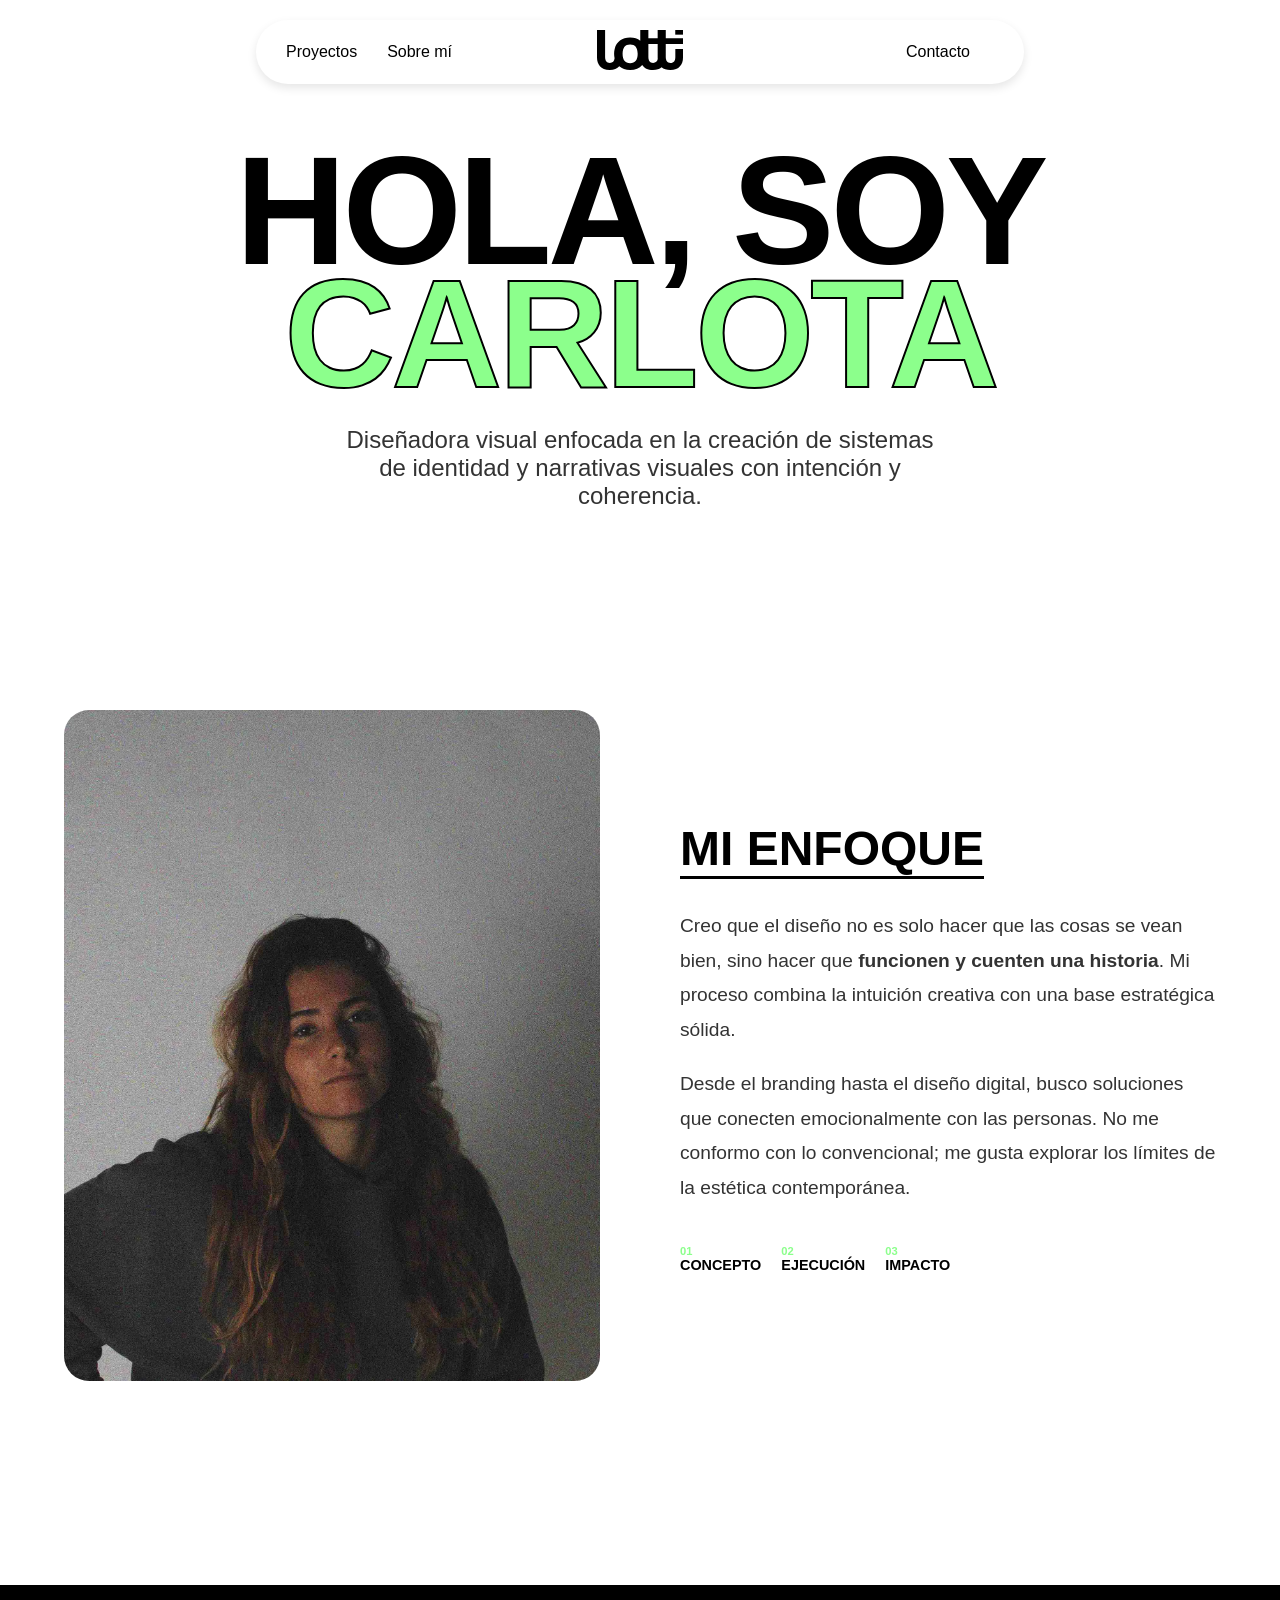
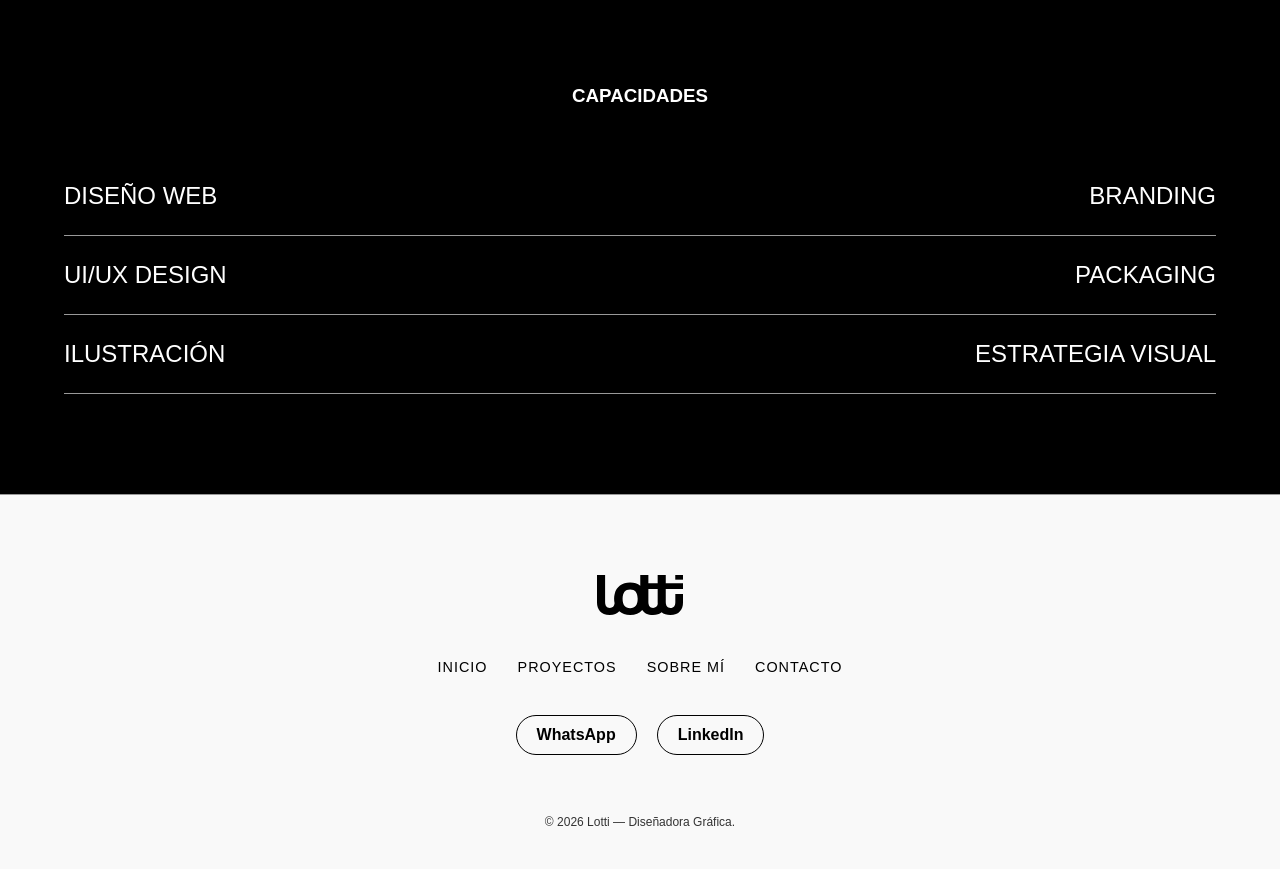
==== about.html @ a9087382 "Initial commit" ====
<!DOCTYPE html>
<html lang="es">

<head>
  <meta charset='utf-8'>
  <meta http-equiv='X-UA-Compatible' content='IE=edge'>
  <title>lotti</title>
  <meta name='viewport' content='width=device-width, initial-scale=1'>
  <link rel='stylesheet' type='text/css' href='css/main.css'>
  <script src='js/main.js' defer></script>
</head>

<!-- BODY -->

<body>

  <!-- MENÚ DE NAVEGACIÓN -->
  <header class="header">
    <nav class="nav">

      <!-- MENÚ IZQUIERDO -->
      <div class="nav__left">
        <a href="proyectos.html" title="Ir a la página de Proyectos" class="nav__link">Proyectos</a>
        <a href="about.html" title="Ir a la página Sobre mí" class="nav__link">Sobre mí</a>
      </div>

      <!-- LOGO CENTRADO -->
      <div class="nav__logo">
        <a href="index.html"> 
          <img src="images/logonegro.svg" alt="logo" class="nav__logo-img">
        </a>
      </div>

      <!-- MENÚ DERECHO -->
      <div class="nav__right">
        <a href="contacto.html" title="Ir a la página de Contacto" class="nav__button nav__button--contacto">Contacto</a>
        <button class="nav__hamburger" title="Abrir menú" onclick="toggleMenu()">
          <span class="nav__hamburger-line"></span>
          <span class="nav__hamburger-line"></span>
          <span class="nav__hamburger-line"></span>
        </button>
      </div>

    </nav>

    <div class="mobile-menu" id="mobileMenu"> 

      <a href="proyectos.html" title="Ir a la página de Proyectos">Proyectos</a>
      <a href="about.html" title="Ir a la página Sobre mí">Sobre mí</a>
      <a href="contacto.html" title="Ir a la página de Contacto">Contacto</a>

    </div>
  </header>

  <main class="about">

    <section class="about__hero">
      <h1 class="about__title">
        HOLA, SOY <span class="about__highlight">CARLOTA</span>
      </h1>
      <p class="about__tagline">
        Diseñadora visual enfocada en la creación de sistemas de identidad y narrativas visuales con intención y
        coherencia.
      </p>
    </section>

    <section class="about__content"> 
      <div class="about__grid">
        <div class="about__image-wrapper">
          <picture>
            <source srcset="images/fotomia.webp.webp" type="image/webp">
            <source srcset="images/fotomia.jpg,jpg" type="image/jpeg">
            <img class="about__image" src="images/fotomia.jpg.jpg" alt="Carlota - Lotti" loading="lazy">
          </picture>
        </div>

        <div class="about__text">
          <h2 class="about__subtitle">MI ENFOQUE</h2>
          <p class="about__paragraph">
            Creo que el diseño no es solo hacer que las cosas se vean bien,
            sino hacer que <strong>funcionen y cuenten una historia</strong>.
            Mi proceso combina la intuición creativa con una base estratégica sólida.
          </p>
          <p class="about__paragraph">
            Desde el branding hasta el diseño digital, busco soluciones que conecten
            emocionalmente con las personas. No me conformo con lo convencional;
            me gusta explorar los límites de la estética contemporánea.
          </p>
          <div class="about__values">
            <div class="about__value">
              <span class="about__value-number">01</span>
              Concepto
            </div>
            <div class="about__value">
              <span class="about__value-number">02</span>
              Ejecución
            </div>
            <div class="about__value">
              <span class="about__value-number">03</span>
              Impacto
            </div>
          </div>
        </div>
      </div>
    </section>

    <section class="skills"> 

      <div class="skill__header">
        <h3>CAPACIDADES</h3>
      </div>

      <div class="skills__list">
        <div class="skills__row">
          <span class="skills__item">Diseño Web</span>
          <span class="skills__item">Branding</span>
        </div>

        <div class="skills__row">
          <span class="skills__item">UI/UX Design</span>
          <span class="skills__item">Packaging</span>
        </div>

        <div class="skills__row">
          <span class="skills__item">Ilustración</span>
          <span class="skills__item">Estrategia Visual</span>
        </div>
      </div>

    </section>

  </main>

  <!-- FOOTER -->
  <footer class="footer">
    <div class="footer__container">
      <div class="nav__logo">
        <a href="index.html" title="Ir a la página de Inicio">
          <img src="images/logonegro.svg" alt="logo" class="nav__logo-img">
        </a>
      </div>

      <nav class="footer__nav"> 
        <a href="index.html" title="Ir a la página de Inicio" class="footer__link">Inicio</a>
        <a href="proyectos.html" title="Ir a la página de Proyectos" class="footer__link">Proyectos</a>
        <a href="about.html" title="Ir a la página Sobre mí" class="footer__link">Sobre mí</a>
        <a href="contacto.html" title="Ir a la página de Contacto" class="footer__link">Contacto</a>
      </nav>

      <div class="footer__social">
        <a href="https://wa.me/620171067?text=Hola%20quiero%20información" title="Abrir WhatsApp" target="_blank" rel="noreferrer" class="footer__social-link" aria-label="WhatsApp">
          <span class="social-icon">WhatsApp</span> </a>
        <a href="https://www.linkedin.com/in/carlota-ruiz-nu%C3%B1ez-675740191/" title="Abrir LinkedIn" target="_blank" rel="noreferrer" class="footer__social-link" aria-label="LinkedIn">
          <span class="social-icon">LinkedIn</span>
        </a>
      </div>

      <div class="footer__copy">
        <p>&copy; 2026 Lotti — Diseñadora Gráfica.</p>
      </div>
    </div>
  </footer>

</body>

</html>
---- css/main.css ----
* {
    margin: 0;
    padding: 0;
    border: 0;
    box-sizing: border-box;
}


body {
    font-family: 'Helvetica Neue', Helvetica, Arial, sans-serif;
    background-color: #ffffff;
}

:root { /* CUSTOM PROPERTIES */
    --color-primary: #000000;
    --color-secondary: #ffffff;
    --accent-color: #8cff8c;/* Verde flúor para acentos */
    --color-tertiary: #f9f9f9; /* Color terciario para fondos */
    --color-scroll: #999; /* Color para la barra de scroll EN SUPER NOVA*/
    /* Colores para imitar internet en la imagen de SUPER NOVA*/
    --color-green: #27c93f; 
    --color-orange: #ffbd2e;
    --color-red: #ff5f56;
    /* Colores para retoques*/
    --color-gray: #ddd;
    --color-dark: #333;
}

/* ==========================================================================
   MENÚ DE NAVEGACIÓN
   ========================================================================== */

.header {
    width: 100%; /* Para que ocupe todo el ancho */
}

.info-item h2 {
    font-size: 1rem; /* Tamaño de fuente para los títulos secundarios */
    font-weight: 500; /* Peso de la fuente para los títulos secundarios */
    color: var(--color-scroll); /* Color del texto para los títulos secundarios */
    margin: 0 0 1.25rem 0; /* Espacio debajo de los títulos secundarios */
    
}

/* --- BARRA DE NAVEGACIÓN  --- */
.nav {
    display: flex; /* Flexbox para distribuir los elementos */
    align-items: center; /* Centrado vertical */
    position: fixed; /* Para que se quede fijo al hacer scroll */
    top: 1.25rem; /* Un poco de margen desde el top */
    left: 50%; /* Para centrar horizontalmente */
    transform: translateX(-50%); /* siempre se quede en el centro */
    width: 60vw; /* Ancho del nav, ajustable */
    padding: .625rem 1.875rem; /* Espaciado interno */
    z-index: 99;/* Quede siempre por encima */
    border-radius: 50px; /* Bordes redondeados */
    background: var(--color-secondary); /* Fondo blanco */
    box-shadow: 0 .25rem .625rem rgba(0, 0, 0, 0.1); /* Sombra sutil para destacar */
}

/* LINKS DEL MENÚ */
.nav__link {
    text-decoration: none; /* Sin subrayado */
    color: var(--color-primary); /* Color negro  del texto */
    font-weight: 500; /* Peso de la fuente */
    transition: 0.3s; /* Transición suave */
}

/* --- NAV IZQUIERDO --- */
.nav__left {
    flex: 1; /* Ocupa el espacio disponible */
    display: flex; /* Flexbox para distribuir los elementos */
    gap: 1.875rem; /* espacio entre los enlaces */
} 

/* ENLACES COLOR AL HACER HOVER */
.nav__left a:hover {
    color: var(--accent-color);
}
/* Enlaces al hacer click */  
.nav__left a:active {
    color: var(--accent-color);
}

/* --- NAV LOGOTIPO --- */
.nav__logo {
    flex: 1; /* Ocupa el espacio disponible */
    text-align: center; /* Alineación centrada */
}

/* --- LOGOTIPO MEDIDAS + TIEMPO--- */
.nav__logo-img {
    height: 2.5rem; /* Altura del logotipo */
    transition: 0.3s; /* Transición suave */
}

/* --- MOVIMIENTO DEL LOGOTIPO --- */
.nav__logo-img:hover {
    transform: rotate(-5deg) scale(1.1); 
}

.nav__logo-img:active {
    transform: scale(0.95); /* Efecto de "presionar" al hacer click */
}

/* --- NAV DERECHO --- */
.nav__right {
    /* --- MENÚ DE NAVEGACIÓN LADO DERECHO --- */
    flex: 1; /* Ocupa el espacio disponible */
    text-align: right; /* Alineación a la derecha */
}

/* BOTÓN CONTACTO */
.nav__button {
    text-decoration: none; /* Sin subrayado */
    padding: .625rem 1.5rem; /* Espaciado */
    border-radius: 3.125rem; /* Bordes redondeados */
    transition: 0.3s; /* Transición suave */
}

.nav__button:hover {
    color: var(--accent-color); /* Color al hacer hover */
}

.nav__button:active {
    color: var(--accent-color); /* Color al hacer click */
}

.nav__button--contacto {
    color: var(--color-primary); /* Color del texto del botón de contacto */
}


/* ==========================================================================
   PÁGINA PRINCIPAL
   ========================================================================== */

/* HERO */
.hero {
    margin: 1.875rem 0 0 0; /* Para que no lo pise el nav fixed */
    position: relative; /* Para posicionar el garabato */
    width: 100%; /* Para que ocupe todo el ancho */
    height: 100vh; /* Ocupa toda la pantalla */
    display: flex; /* Flexbox para centrar el contenido */
    align-items: center; /* Centrado vertical */
    justify-content: center; /* Centrado horizontal */
    padding: 0 10%; /* Márgenes laterales */
    background-color: var(--color-secondary); /* Fondo blanco */
}

.hero__content {
    z-index: 10; /* Para que quede por encima del garabato */
    text-align: left; /* Alineación a la izquierda */
}

.hero__title {
    font-size: 10vw; /* Tamaño dinámico basado en el ancho de pantalla (MUY GRANDE) */
    line-height: 0.9; /* Interlineado muy ajustado para look compacto */
    font-weight: 800; /* Peso extra bold */
    text-transform: uppercase; /* Todo mayúsculas */
    letter-spacing: -0.3125rem;/* Letter-spacing negativo para que las letras se superpongan ligeramente */
}

.hero__ampersand {
    color: var(--accent-color); /* El '&' en verde */
    font-family: Georgia, serif; /* Cambiamos a serif solo para el & */
    font-style: italic; /* Un toque de cursiva para el & */
    font-weight: 400; /* Peso normal para el & */
}

.hero__subtitle {
    font-size: 1.5rem; /* Tamaño de fuente más pequeño para el subtítulo */
    font-weight: 300; /* Peso más ligero para el subtítulo */
    margin-top: 2rem; /* Espacio entre el título y el subtítulo */
    opacity: 0.8; /* Un poco de transparencia */
    letter-spacing: .0625rem; /* Espaciado entre letras para el subtítulo */
}

.hero__doodle {
    position: absolute; /* Posición absoluta para colocar el garabato */
    bottom: 10%; /* Posicionado abajo a la derecha */
    right: 10%;
    width: 15vw; /* Tamaño relativo */
    height: 15vw;
    z-index: 5; /* Para que quede detrás del contenido */
}

.hero__doodle-svg {
    width: 100%; /* Para que ocupe todo el contenedor del garabato */
    height: 100%; /* Para que ocupe todo el contenedor del garabato */
    animation: doodle-float 6s infinite ease-in-out; /* Animación sutil para parecer que flota */
}

@keyframes doodle-float { /* Animación de flotación para el garabato */

    0%,
    100% {
        transform: translateY(0); /* Posición inicial y final sin movimiento */
    }

    50% {
        transform: translateY(6.25rem); /* Mueve el garabato hacia arriba */
    }
}

/* SERVICIOS */
.services {
    background-color: var(--color-primary); /* Fondo negro para la sección de servicios */
    padding: 6.25rem 5%; /* Espaciado */
    color: var(--color-secondary); /* Color del texto */
}

.services__item {
    border-bottom: .0625rem solid var(--color-dark); /* Línea divisoria sutil */
}

.services__header {
    width: 100%; /* ancho completo */
    padding: 2.5rem 0; /* Espaciado */
    background: none; /* Fondo transparente */
    border: none; /* sin bordes */
    display: flex; /* flexbox */
    justify-content: space-between; /*Espacio entre los elementos */
    align-items: center; /* alineado al centro */
    cursor: pointer; /* cursor cambia para saber que se puede presionar */
    color: var(--color-secondary); /* color blanco */
    transition: opacity 0.3s; /* ligera opacidad */
}

.services__header:hover {
    opacity: 0.7; /* se vuelve más transparente al pasar el mouse por encima */
}

.services__title {
    font-size: clamp(3rem, 8vw, 6rem); /* Letras muy grandes y fluidas */
    font-weight: 800; /* Peso extra bold para un impacto visual fuerte */
    text-transform: uppercase; /* Todo en mayúsculas */
    letter-spacing: -0.125rem; /* Letter-spacing negativo para que se superponga el texto */
    text-align: left;
}

.services__arrow {
    font-size: 2.5rem; /* Tamaño grande para la flecha */
    transition: transform 0.4s ease; /* Transición suave para la rotación de la flecha */
}

.services__content {
    max-height: 0; /* Oculto por defecto */
    overflow: hidden; /* Para ocultar el contenido cuando no está activo */
    transition: max-height 0.4s ease-out;  /* Transición suave para expandir el contenido */
}

.services__text {
    padding-bottom: 2.5rem; /* Espacio debajo del texto para que no quede pegado al siguiente título */
    font-size: 1.2rem; /* Tamaño de fuente legible para el texto del servicio */
    line-height: 1.6; /* Interlineado para mejorar la legibilidad */
    max-width: 600px; /* Ancho máximo para que el texto no sea demasiado ancho */
    color: var(--color-tertiary); /* Un gris claro para el texto del servicio, para que contraste con el fondo negro */
}

.services__item.active .services__arrow {
    transform: rotate(180deg); /* La flecha gira hacia arriba */
}

.services__item.active .services__content {
    max-height: 18.75rem; /* Ajusta según el largo de tu texto */
  
}

/* Proyectos destacados */
.portfolio {
    max-width: 87.5rem; /* Ancho máximo para el contenedor del portfolio */
    margin: 3.75rem auto; /* Centrado horizontal */
    padding: 0 5%; /* espacio interno */
}

.portfolio__title {
    font-size: clamp(2rem, 5vw, 4rem); /* Letras grandes pero controladas */
    font-weight: 800; /* Peso extra bold para un impacto visual fuerte */
    text-transform: uppercase; /* En mayúsculas */
    letter-spacing: -0.125rem; /* Letter-spacing negativo para que se superponga el texto */
    margin-bottom: 6.25rem; /* Espacio debajo del título */
    border-bottom: 0.125rem solid var(--color-primary); /* Línea divisoria */
    padding-bottom: 0.9375rem; /* Espacio interno debajo del título */
}

.portfolio__grid {
    display: grid; /* Usamos grid para organizar los proyectos en filas y columnas */
    grid-template-columns: 1fr 1fr; /* Dos columnas iguales */
    gap: 2.5rem 1.875rem; /* Espacios distintos entre filas y columnas */
}

.project-card {
    background-color: var(--color-tertiary); /* Fondo gris claro para las tarjetas de proyecto */
    padding: 1.5625rem; /* Espaciado interno */
    border-radius: .9375rem; /* Bordes redondeados */
    display: flex; /* Usamos flexbox para organizar el contenido dentro de la tarjeta */
    flex-direction: column; /* El contenido se organiza en columna */
    border: 1px solid var(--color-tertiary); /* Borde del mismo color que el fondo para un efecto sutil */
}

.project-card__image {
    width: 100%; /* Ancho completo para que la imagen ocupe todo el espacio disponible en la tarjeta */
    height: 18.75rem; /* Altura fija para que todas las tarjetas tengan la misma altura, ajusta según tu diseño */
    overflow: hidden; /* Para recortar la imagen si es más grande que el contenedor */
    border-radius: .5rem; /* Bordes redondeados para la imagen */
}

.project-card__img {
    width: 100%; /* Ancho completo para que la imagen ocupe todo el espacio del contenedor */
    height: 100%; /* Altura completa para que la imagen ocupe todo el espacio del contenedor */
    object-fit: cover; /* Para que la imagen se recorte y llene el contenedor sin deformarse */
}

.project-card__title {
    margin-top: .9375rem; /* Espacio entre la imagen y el título */
    font-size: 1.6rem; /* Tamaño de fuente para el título del proyecto */
    font-weight: 800; /* Peso extra bold para que el título destaque */
    text-transform: uppercase; /* En mayúsculas para un impacto visual fuerte */
    letter-spacing: -1px; /* Letter-spacing negativo para que las letras se superpongan ligeramente */
}

.project-card__category {
    color: var(--color-dark); /* Un gris oscuro para la categoría del proyecto, para que contraste con el título */
    margin-bottom: 1.25rem; /* Espacio debajo de la categoría */
    font-size: 1rem; /* Tamaño de fuente para la categoría del proyecto */
}

.project-card__link {
    display: inline-block; /* Para que el enlace se comporte como un bloque y podamos aplicar padding */
    border-bottom: .125rem solid var(--accent-color); /* Línea debajo del enlace con el color de acento */
    text-decoration: none; /* Sin subrayado */
    color: var(--color-primary); /* Color del texto del enlace */
    font-weight: 700; /* Peso de la fuente para el enlace */
    text-transform: uppercase; /* En mayúsculas para un impacto visual fuerte */
    font-size: 0.85rem; /* Tamaño de fuente para el enlace */
    align-self: flex-start; /* Para que el enlace se alinee al inicio de la tarjeta */
    transition:  0.3s ease; /* Transición suave para el efecto hover */
}

.project-card__link:hover {
    color: var(--accent-color); /* Cambia el color del texto al hacer hover */
    padding-left: .625rem; /* Agrega un poco de espacio a la izquierda para un efecto de movimiento */
}

.project-card__link:active {
    color: var(--accent-color); /* Cambia el color del texto al hacer click */
}

.portfolio__footer {
    margin: 2.5rem 0 0 0; /* Espacio arriba para separar del contenido anterior */
    color: var(--color-primary); /* Color del texto del enlace de "Ver todo" */
    display: inline-block; /* Para que el enlace se comporte como un bloque y podamos aplicar padding */
    text-decoration: none; /* Sin subrayado */
    font-weight: 700; /* Peso de la fuente para el enlace de "Ver todo" */
    text-transform: uppercase; /* En mayúsculas para un impacto visual fuerte */
    font-size: 0.85rem; /* Tamaño de fuente para el enlace de "Ver todo" */
    align-self: flex-start; /* Para que el enlace se alinee al inicio del contenedor */
    transition: 0.3s ease; /* Transición suave para el efecto hover */
    display: flex; /* Usamos flexbox para alinear el texto y la flecha */
    justify-content: center; /* Centrado horizontal */
    align-items: center; /* Centrado vertical */
}

.portfolio__footer:hover {
    padding-left: .825rem; /* Agrega un poco de espacio a la izquierda para un efecto de movimiento */
}

.portfolio__footer:active {
    padding-left: .825rem; /* Agrega un poco de espacio a la izquierda para un efecto de movimiento al hacer click */
}

.portfolio__view-all {
    text-decoration: none; /* Sin subrayado */
    font-weight: 600; /* Peso de la fuente para el texto del enlace de "Ver todo" */
    color: var(--color-primary); /* Color del texto del enlace de "Ver todo" */
} 

.contact {
    text-align: center; /* Centrado del texto para la sección de contacto */
    background-color: var(--color-secondary); /* Fondo blanco para la sección de contacto */
}

.contact__pretext {
    font-family: 'Inter', sans-serif; /* Fuente más ligera y moderna para el pretexto */
    font-size: 1.25rem; /* Tamaño de fuente para el pretexto */
    font-weight: 500; /* Peso de la fuente para el pretexto */
    color: var(--color-dark); /* Color del texto del pretexto */
}

.contact__link {
    display: inline-block; /* Para que el enlace se comporte como un bloque y podamos aplicar padding */
    text-decoration: none; /* Sin subrayado */
    color: var(--color-primary); /* Color del texto del enlace de contacto */
    font-size: 6rem; /* Tamaño de fuente grande para el enlace de contacto */
    font-weight: 900; /* Peso extra bold para que el enlace de contacto destaque */
    line-height: 1; /* Para que las letras estén más juntas verticalmente */
    transition: transform 0.3s ease; /* Transición suave para el efecto de crecimiento al hacer hover */
}

.contact__link:hover {
    transform: scale(1.05); /* Aumenta el tamaño del enlace de contacto al hacer hover */
}

.contact__link:active {
    transform: scale(1.05); /* Aumenta el tamaño del enlace de contacto al hacer click */
}

.contact__word {
    position: relative; /* Para posicionar el garabato detrás de la palabra */
    display: inline-block; /* Para que el enlace se comporte como un bloque y podamos aplicar padding */
    text-decoration: none; /* Sin subrayado */
    color: var(--color-primary); /* Color del texto del enlace de contacto */
    font-size: 8rem; /* Tamaño de fuente muy grande para la palabra de contacto */
    font-weight: 900; /* Peso extra bold para que la palabra de contacto destaque */
    line-height: 1; /* Para que las letras estén más juntas verticalmente */
    transition: transform 0.8s ease-in-out; /* Transición suave para el efecto de crecimiento al hacer hover */
}

.contact__word:hover {
    transform: scale(1.05); /* Aumenta el tamaño de la palabra de contacto al hacer hover */
}

.contact__word:active {
    transform: scale(1.05); /* Aumenta el tamaño de la palabra de contacto al hacer click */
}

/* ESTILO DEL GARABATO */
.contact__scribble {
    position: absolute; /* Posición absoluta para colocar el garabato detrás de la palabra */
    top: 50%; /* Posicionado en el centro vertical de la palabra */
    left: 50%; /* Posicionado en el centro horizontal de la palabra */
    transform: translate(-50%, -50%); /* Para centrar el garabato exactamente detrás de la palabra */
    width: 100%; /* Ancho completo para que el garabato cubra toda la palabra */
    height: 150%; /* Altura un poco mayor para que el garabato se extienda más allá de la palabra */
    fill: none; /* Sin relleno para que solo se vea el trazo del garabato */
    stroke: var(--accent-color); /* Color del trazo del garabato, usando el color de acento para que destaque */
    stroke-width: 4; /* Grosor del trazo del garabato */
    stroke-linecap: round; /* Para que los extremos del trazo sean redondeados */
    stroke-linejoin: round; /* Para que las uniones del trazo sean redondeadas */
    pointer-events: none; /* Para que el garabato no interfiera con los eventos del mouse en la palabra */
    /* --- EFECTO DE DIBUJO --- */
    stroke-dasharray: 1500; /* Esto hace que el trazo esté completamente "oculto" al principio */
    stroke-dashoffset: 1500; /* Esto hace que el trazo esté completamente "oculto" al principio y se dibuje al hacer hover */
} 

/* Al pasar el ratón sobre contactar */
.contact__link:hover .contact__scribble {
    animation: dibujar 1.5s ease-in-out forwards; /* Inicia la animación de dibujo al hacer hover */
}

@keyframes dibujar {
    to {
        stroke-dashoffset: 0; /* Esto hace que el trazo se dibuje completamente al final de la animación */
    }
}

.contact__decoration {
    font-size: 3rem; /* Tamaño grande para las estrellas decorativas */
    margin-top: 1.875rem; /* Espacio entre la palabra de contacto y las estrellas */
    animation: float 3s ease-in-out infinite; /* Animación de flotación para las estrellas */
}

/* ANIMACIÓN  DE LAS ESTRELLAS*/
@keyframes float {

    0%,
    100% {
        transform: translateY(0); /* Posición inicial */
    }

    50% {
        transform: translateY(20px); /* Mueve las estrellas hacia abajo */
    }
}

/* ==========================================================================
  FOOTER
   ========================================================================== */

.footer {
    background-color: var(--color-tertiary); /* Fondo blanco para el footer */
    padding: 5rem 5% 2.5rem 5%; /* Espaciado */
    border-top: 1px solid var(--color-scroll); /* Línea divisoria sutil en la parte superior del footer */
}

/* CONTENEDOR DEL FOOTER */
.footer__container {
    max-width: 75rem; /* Ancho máximo para el contenido del footer */
    margin: 0 auto; /* Centrado horizontal */
    display: flex; /* Usamos flexbox para organizar el contenido del footer */
    flex-direction: column; /* El contenido se organiza en columna */
    align-items: center; /* Centrado horizontal de los elementos del footer */
    gap: 2.5rem; /* Espacio entre los elementos del footer */
}

/* NAV DEL FOOTER */
.footer__nav {
    display: flex; /* Usamos flexbox para organizar los enlaces del footer */
    gap: 1.875rem; /* Espacio entre los enlaces del footer */

}

/* LINKS NAV FOOTER */
.footer__link {
    text-decoration: none; /* Sin subrayado */
    color: var(--color-primary); /* Color del texto de los enlaces del footer */
    font-weight: 500; /* Peso de la fuente para los enlaces del footer */
    font-size: 0.9rem; /* Tamaño de fuente para los enlaces del footer */
    text-transform: uppercase; /* En mayúsculas */
    letter-spacing: 1px; /* Espaciado entre letras para los enlaces del footer */
    transition: color 0.3s; /* Transición suave para el cambio de color al hacer hover */
}

.footer__link:hover {
    color: var(--accent-color); /* Cambia el color de los enlaces del footer al hacer hover */
}

.footer__link:active {
    color: var(--accent-color); /* Cambia el color de los enlaces del footer al hacer click */
}

/* SOCIALS DEL FOOTER */
.footer__social { 
    display: flex; /* Usamos flexbox para organizar los enlaces sociales del footer */
    gap: 1.25rem; /* Espacio entre los enlaces sociales del footer */
}

.footer__social-link {
    text-decoration: none; /* Sin subrayado */
    color: var(--color-primary); /* Color del texto de los enlaces sociales del footer */
    font-weight: 700; /* Peso de la fuente para los enlaces sociales del footer */
    padding: .625rem 1.25rem; /* Espaciado interno para que los enlaces sociales sean más grandes y fáciles de clicar */
    border: 1px solid var(--color-primary); /* Borde del mismo color que el texto para un efecto de botón */
    border-radius: 3.125rem; /* Bordes redondeados para los enlaces sociales del footer */
    transition: 0.3s ease; /* Transición suave para el efecto hover de los enlaces sociales del footer */
}

.footer__social-link:hover {
    background-color: var(--accent-color); /* Cambia el fondo de los enlaces sociales del footer al hacer hover */
    border-color: var(--accent-color); /* Cambia el color del borde de los enlaces sociales del footer al hacer hover */
}

.footer__social-link:active {
    background-color: var(--accent-color); /* Cambia el fondo de los enlaces sociales del footer al hacer click */
    border-color: var(--accent-color); /* Cambia el color del borde de los enlaces sociales del footer al hacer click */
}

/* COPYRIGHT */
.footer__copy {
    margin-top: 1.25rem; /* Espacio entre los enlaces sociales del footer y el texto de copyright */
    font-size: 0.75rem; /* Tamaño de fuente para el texto de copyright */
    color: var(--color-dark); /* Un gris para el texto de copyright, para que contraste con los enlaces sociales del footer */
}

/* ==========================================================================
   PÁGINA DE PROYECTOS
   ========================================================================== */

.projects {
    background-color: var(--color-primary); /* color de fondo negro para la sección de proyectos */
    padding: 5rem 5%; /* Espacio alrededor del contenido */
    min-height: 100vh; /* Altura mínima del 100% de la ventana */
    font-family: sans-serif; /* Fuente de texto para la sección de proyectos */
}

.projects__item {
    border-bottom: .0625rem solid var(--color-scroll); /* Línea divisora entre elementos */
}

/* Encabezado del Acordeón */
.projects__header {
    width: 100%; /* Ancho completo */
    display: flex; /* Usamos flexbox para organizar el contenido del encabezado */
    justify-content: space-between; /* Título izquierda, flecha derecha */
    align-items: center; /* Alineación vertical del contenido */
    padding: 1.875rem 0; /* Espacio */
    background: none; /* Sin fondo */
    border: none; /* Sin borde */
    cursor: pointer; /* Cambia el cursor */
    text-align: left; /* Texto alineado a la izquierda */
    color: var(--color-secondary);  
    transition: opacity 0.3s ease; /* Transición suave para el efecto hover */
}


.projects__header:hover {
    opacity: 0.8; /* Se vuelve un poco más transparente al pasar el mouse por encima */
}

.projects__header:active {
    opacity: 0.8; /* Se vuelve un poco más transparente al hacer click */
}

.projects__title {
    font-size: clamp(3rem, 8vw, 6rem); /* Letras muy grandes y fluidas */
    font-weight: 800; /* Peso extra bold para un impacto visual fuerte */
    text-transform: uppercase; /* Todo en mayúsculas */
    letter-spacing: -2px; /* Letter-spacing negativo para que se superponga el texto */
}

.projects__arrow {
    font-size: 2rem; /* Tamaño grande para la flecha */
    transition: transform 0.4s ease; /* Transición suave para la rotación de la flecha */
}

/* Contenido Oculto */
.projects__content {
    max-height: 0; /* Oculto por defecto */
    overflow: hidden; /* Para ocultar el contenido cuando no está activo */
    transition: max-height 0.5s cubic-bezier(0, 1, 0, 1); /* Transición suave para expandir el contenido con un efecto de rebote */
}

/* Estado Activo */
.projects__item.active .projects__content {
    max-height: 62.5rem; /* Un valor suficientemente grande para mostrar el contenido completo */
    transition: max-height 1s ease-in-out; /* Transición suave para expandir el contenido con un efecto de rebote */
}

.projects__item.active .projects__arrow {
    transform: rotate(180deg); /* La flecha gira hacia abajo */
}

/* Área de revelación */
.projects__reveal {
    padding: 1.25rem 0 3.75rem 0; /* Espacio dentro del área de revelación */
    display: flex; /* Usamos flexbox para organizar el contenido dentro del área de revelación */
    flex-direction: column; /* El contenido se organiza en columna */
    gap: 1.25rem; /* Espacio entre los elementos dentro del área de revelación */
}

/* Botón Verde */
.projects__btn {
    align-self: flex-start; /* Para que el botón se alinee al inicio del área de revelación */
    padding: 1.125rem 2.8125rem; /* Padding para el botón */
    background-color: var(--accent-color); /* Fondo verde para el botón */
    color: var(--color-primary); /* Color del texto del botón */
    text-decoration: none; /* Sin subrayado */
    font-weight: 700; /* Peso de fuente bold */
    text-transform: uppercase; /* En mayúsculas para un impacto visual fuerte */
    border-radius: 3.125rem; /* Bordes redondeados para el botón */
    transition: 0.3s ease; /* Transición suave para el efecto hover del botón */
}

.projects__btn:hover {
    background-color: var(--color-secondary); /* Cambia el fondo del botón a blanco al hacer hover */
    color: var(--color-primary); /* Cambia el color del texto del botón */
    transform: translateY(-3px); /* Agrega un efecto de elevación al hacer hover */
}

.projects__btn:active {
    background-color: var(--color-secondary); /* Cambia el fondo del botón a blanco al hacer click */
    color: var(--color-primary); /* Cambia el color del texto del botón */
    transform: translateY(-3px); /* Agrega un efecto de elevación al hacer click */
}

/* ==========================================================================
   PÁGINA SOBRE MÍ
   ========================================================================== */

.about {
    padding-top: 9.375rem; /* Para que no lo pise el nav fixed */
    background-color: var(--color-secondary); /* Fondo blanco para la sección de sobre mí */
}

.about__hero {
    text-align: center; /* Centrado del texto para el hero de sobre mí */
    padding: 0 5%; /* Espacio lateral para que el texto no quede pegado a los bordes en pantallas pequeñas */
    margin-bottom: 6.25rem; /* Espacio debajo del hero para separar del contenido */
}

.about__title {
    font-size: clamp(4rem, 12vw, 10rem); /* Tamaño de fuente grande y fluida para el título de sobre mí */
    font-weight: 900; /* Peso extra bold para que el título de sobre mí destaque */
    line-height: 0.8; /* Para que las letras estén más juntas verticalmente */
    letter-spacing: -0.25rem; /* Letter-spacing negativo para que las letras se superpongan ligeramente y crear un efecto de impacto visual fuerte */
    margin-bottom: 1.875rem; /* Espacio debajo del título para separar del subtítulo */
}

.about__highlight {
    color: var(--accent-color); /* El texto destacado en verde para resaltar la palabra "CARLOTA" */
    -webkit-text-stroke: .125rem var(--color-primary); /* Agrega un trazo al texto negro */
}

.about__tagline {
    font-size: 1.5rem; /* Tamaño de fuente para el subtítulo */
    max-width: 37.5rem; /* tamaño maximo para el subtítulo */
    margin: 0 auto; /* Centra el subtítulo */
    font-weight: 300; /* Peso de fuente normal */
    color: var(--color-dark); /* Color del texto */
}

/* CONTENT */
.about__content {
    padding: 6.25rem 5%; /* Espacio dentro del área de contenido */
}

.about__grid {
    display: grid; /* Usamos grid para organizar el contenido */
    grid-template-columns: 1fr 1fr; /* Dos columnas de igual tamaño */
    gap: 5rem; /* Espacio entre las columnas */
    align-items: center; /* Centrado */
}

.about__image-wrapper {
    position: relative; 
}

.about__image {
    width: 100%; /* Ancho completo */
    border-radius: 1.5625rem; 
}

/* TEXTO */
.about__subtitle {
    font-size: 3rem; 
    font-weight: 800;
    margin-bottom: 1.875rem; /* Espacio debajo del subtítulo */
    border-bottom: .1875rem solid var(--color-primary); /* Línea debajo del subtítulo */
    display: inline-block; /* Para que la línea solo ocupe el ancho del texto */
}

.about__paragraph {
    font-size: 1.2rem;
    line-height: 1.8; /* Interlineado para mejorar la legibilidad */
    margin-bottom: 1.25rem;
    color: var(--color-dark);
}

/* VALUES */
.about__values {
    margin-top: 2.5rem;
    display: flex;
    gap: 1.25rem;
}

.about__value {
    font-weight: 800;
    text-transform: uppercase;
    font-size: 0.9rem;
}

.about__value-number {
    color: var(--accent-color); /* El número en verde para destacar */
    display: block; /* Para que el número esté en una línea separada */
    font-size: 0.7rem;
}

/* BLOQUE CAPACIDADES */
.skills {
    background-color: var(--color-primary);
    color: var(--color-secondary);
    padding: 6.25rem 5%;
    margin-top: 6.25rem;
}

.skill__header { /* Encabezado del bloque de capacidades */
    display: flex;
    justify-content: center;
    margin-bottom: 3.125rem;
}

.skills__title { /* Título del bloque de capacidades */
    font-size: 2rem;
    margin-bottom: 3.125rem;
    text-align: center;
}

.skills__row { /* Fila de capacidades */
    display: flex;
    justify-content: space-between;
    padding: 1.5625rem 0;
    border-bottom: .0625rem solid var(--color-scroll);
    font-size: 1.5rem;
    font-weight: 500;
    text-transform: uppercase;
}

/* ==========================================================================
    PÁGINA DE CONTACTO
   ========================================================================== */

.hablemos {
    padding-top: 11.25rem; /* Para que no lo pise el nav fixed */
    padding-bottom: 6.25rem;
    background-color: var(--color-secondary);
    min-height: 100vh;
}

/* GRID */
.contact__grid {
    max-width: 1200px;
    margin: 0 auto;
    padding: 0 5%;
    display: grid;
    grid-template-columns: 1fr 1fr;
    gap: 6.25rem;
    align-items: start; /* Alinea el contenido al inicio de cada columna */
}

/* TITULAR */
.contact__title {
    font-size: clamp(4rem, 8vw, 7rem); /* Tamaño de fuente grande y fluida para el título de contacto */
    line-height: 0.9;
    font-weight: 900;
    text-transform: uppercase;
    letter-spacing: -0.1875rem; /* Letter-spacing negativo para que las letras se superpongan ligeramente y crear un efecto de impacto visual fuerte */
    margin-bottom: 3.125rem;
}

.contact__highlight {
    color: var(--accent-color);
    display: block; /* Para que el texto destacado esté en una línea separada */
}

/* DESCRIPCIÓN */
.contact__description {
    font-size: 1.2rem;
    color: var(--color-dark);
    line-height: 1.6;
    margin-bottom: 3.125rem;
}

/* DETAILS */
.contact__detail {
    margin-bottom: 1.875rem;
    align-content: center;
}

.contact__label { /* Etiqueta para cada detalle de contacto (Email, Teléfono, etc.) */
    display: block;
    text-transform: uppercase;
    font-size: 0.8rem;
    font-weight: 700;
    letter-spacing: .125rem;
    color: var(--color-dark);
    margin-bottom: .3125rem;
}

.contact__link { /* Enlace para cada detalle de contacto */
    font-size: 1.5rem;
    color: var(--color-primary);
    text-decoration: none;
    font-weight: 500;
    transition: color 0.3s;
}

.contact__link:hover {
    color: var(--accent-color);
}

.contact__link:active {
    color: var(--accent-color);
}

/* SOCIAL */
.contact__social {
    display: flex;
    justify-content: center;
    align-items: center;
    gap: 2.5rem;
    margin-top: .9375rem;
    width: 100%;
}

.contact__social-link {
    font-size: 1rem;
    font-weight: 700;
    text-decoration: underline; /* Subrayado para indicar que es un enlace */
    color: inherit; /* Para que mantenga el color del texto del padre */
    transition: all 0.3s ease;
}

/* CRECIMIENTO */
.contact__social-link:hover {
    transform: scale(1.1); /* Aumenta el tamaño del enlace al hacer hover */
    color: var(--accent-color); /* Cambia el color del enlace al hacer hover */
}

.contact__social-link:active {
    transform: scale(1.1); /* Aumenta el tamaño del enlace al hacer click */
    color: var(--accent-color); /* Cambia el color del enlace al hacer click */
}

/* FORM CONTAINER */
.contact__form-wrapper {
    background: var(--color-gray);
    padding: 3.125rem;
    border: .0625rem solid var(--color-tertiary);
    border-radius: 1.875rem;
}

/* FIELD */
.contact__field {
    margin-bottom: 3.125rem;
}

/* INPUTS */
.contact__input,
.contact__textarea {
    width: 100%;
    padding: .9375rem 0;
    border: none;
    border-bottom: .0938rem solid var(--color-primary);
    background: transparent;
    font-family: inherit;
    font-size: 1rem;
    outline: none;
    transition: border-color 0.3s;
}

.contact__input:focus,
.contact__textarea:focus {
    border-bottom-color: var(--accent-color);
}

/* BOTÓN DE ENVÍO */
.contact__button {
    width: 100%;
    padding: 1.25rem;
    background-color: var(--color-primary);
    color: var(--color-secondary);
    border: none;
    border-radius: 3.125rem;
    font-weight: 800;
    text-transform: uppercase;
    cursor: pointer;
    transition: 0.3s;
}

.contact__button:hover {
    background-color: var(--accent-color);
    color: var(--color-primary);
    transform: translateY(-0.3125rem);
}

.contact__button:active {
    background-color: var(--accent-color);
    color: var(--color-primary);
    transform: translateY(-0.3125rem);
}

/* ==========================================================================
    PÁGINA INDIVIDUAL DE PROYECTO
    ALTHEA MARINA
   ========================================================================== */
.project-single {
    padding-top: 9.375rem; /* Para que no lo pise el nav fixed */
    background-color: var(--color-secondary);
    min-height: 100vh;
}

.project-hero {
    padding: 0 5%;
    margin-bottom: 5rem; /* Espacio debajo del hero para separar del contenido */
    text-align: center;
}

.project-title {
    font-size: clamp(3rem, 10vw, 8rem);
    font-weight: 900;
    letter-spacing: -0.25rem;
    line-height: 0.9;
    margin-bottom: 1.25rem;
    text-transform: uppercase;
}

.project-category {
    font-size: 1.2rem;
    color: var(--accent-color);
    font-weight: 700;
    text-transform: uppercase;
}

/* Ficha técnica */
.project-info-grid {
    display: grid;
    grid-template-columns: repeat(3, 1fr) 2fr;
    gap: 2.5rem;
    padding: 3.75rem 5%;
    border-top: .0625rem solid var(--color-tertiary);
    border-bottom: .0625rem solid var(--color-tertiary);
    margin-bottom: 5rem;
}

.info-item span {
    display: block;
    font-size: 0.7rem;
    font-weight: 800;
    text-transform: uppercase;
    color: var(--color-gray);
    margin-bottom: .625rem;
}

.info-item p {
    font-weight: 600;
    font-size: 1rem;
}

.info-text p {
    font-size: 1.1rem;
    line-height: 1.6;
    color: var(--color-dark);
}

.project-gallery { /* Galería */
    display: flex;
    flex-direction: column;
    gap: 2.5rem;
    padding: 0 5%;
    max-width: 56.25rem; /* Esto hace que la galería sea más estrecha y elegante */
    margin: 0 auto 6.25rem auto; /* Centra la galería y le da margen abajo */
}

.gallery-two-columns { /* Para que las imágenes de dos columnas sean aún más pequeñas */
    display: grid;
    grid-template-columns: 1fr 1fr;
    gap: 1.25rem;
    width: 100%;
    align-items: stretch; /* Fuerza a que los contenedores midan lo mismo */ 
}

.gallery-two-columns picture img { /* Estilo para las imágenes de dos columnas */
    width: 100%;
    height: 15rem; /* Altura fija para que las imágenes sean más pequeñas y uniformes */
    object-fit: cover;
    border-radius: .25rem;
    display: block;
}

.gallery-five-columns { /* Fila para 5 imágenes pequeñas */
    display: grid;
    grid-template-columns: repeat(5, 1fr); /* Crea 5 columnas iguales */
    gap: 1.25rem; /* Espacio pequeño entre ellas */
    width: 100%;
}

.project-gallery img {
    width: 100%;
    height: auto;
    border-radius: .25rem; /* Un borde muy sutil */
    transition: transform 0.3s ease;
}

.project-pagination { /* Paginación */
    display: flex;
    justify-content: space-between;
    align-items: center;
    padding: 6.25rem 5%;
}

.project-pagination a {
    text-decoration: none;
    color: var(--color-primary);
    font-weight: 800;
    text-transform: uppercase;
    font-size: 0.9rem;
    transition: color 0.3s;
}

/* ==========================================================================
    PÁGINA INDIVIDUAL DE PROYECTO
    JAMMIN
   ========================================================================== */

.info-item span {
    display: block; /* Para que el título de cada dato esté en una línea separada */
    font-size: 0.7rem;
    font-weight: 800;
    text-transform: uppercase;
    color: var(--color-gray);
    margin-bottom: 1.25rem;
}

.info-item p {
    font-weight: 600;
    font-size: 1rem;
    color: var(--color-primary);
}

.info-text p {
    font-size: 1.1rem;
    line-height: 1.6;
    color: var(--color-dark);
}

.project-actions { /* Botones de Acción (Vídeo y Web) */
    display: flex;
    gap: .9375rem;
    margin-top: 1.5625rem;
    flex-wrap: wrap; /* Para que los botones se ajusten en pantallas pequeñas */
}

.btn-play-video,
.btn-view-web { 
    text-decoration: none;
    font-weight: 800;
    text-transform: uppercase;
    font-size: 0.85rem;
    padding: .75rem 1.5rem;
    border-radius: 3.125rem;
    transition: 0.3s ease;
    cursor: pointer;
    display: inline-flex;
    align-items: center;
    gap: .5rem;
    border: none;
}

.btn-play-video { /* Estilo "Ver Vídeo" */
    background-color: var(--color-primary);
    color: var(--color-secondary);
}

.btn-play-video:hover { /* Hover para "Ver Vídeo" */
    background-color: var(--accent-color);
    transform: translateY(-3px);
    color: var(--color-primary); /* Cambia el color del texto al hacer hover para que se vea mejor */
}

.btn-play-video:active { /* Click para "Ver Vídeo" */
    background-color: var(--accent-color);
    transform: translateY(-3px);
    color: var(--color-primary); /* Cambia el color del texto al hacer click para que se vea mejor */
}

/* El Modal del Vídeo (Lightbox con efecto cristal sutil) */
.video-modal {
    display: none;  /* Oculto inicialmente */
    position: fixed; /* Para que se quede fijo en la pantalla */
    z-index: 99; /* Por encima de todo */
    left: 0; 
    top: 0;
    width: 100%; /* Ancho completo */
    height: 100%; /* Alto completo */
    background-color: rgba(0, 0, 0, 0.85); /* Fondo gris muy opaco */
    backdrop-filter: blur(.3125rem); /* Desenfoque de fondo */
    justify-content: center; /* Centrado horizontal */
    align-items: center; /* Centrado vertical */
}

.modal-content {
    width: 80%;
    max-width: 62.5rem; /* Ancho máximo para el vídeo */
    aspect-ratio: 16/9; /* Se mantiene la proporción de vídeo */
}

.modal-content video {
    width: 100%;
    height: 100%;
    outline: none; /* Sin borde de enfoque */
    box-shadow: 0 .625rem 3.125rem rgba(0, 0, 0, 0.5);
    background-color: var(--color-primary);
}

.project-pagination a:hover {
    color: var(--accent-color);
}

.project-pagination a:active {
    color: var(--accent-color);
}

.project-extra-gallery { /* Sección contenedora de la galería de latas*/
    padding: 0 5%;
    max-width: 900px;
    margin: 0 auto 6.25rem auto;
}

.gallery-extra-grid {
    display: grid;
    grid-template-columns: repeat(3, 1fr); /* 3 columnas iguales */
    gap: 1.25rem;
}

.gallery-extra-grid img { /* Estilo para las imágenes de la galería de latas */
    width: 100%;
    height: 17.5rem;
    object-fit: cover;
    border-radius: .25rem;
    display: block;
}


/* ==========================================================================
    PÁGINA INDIVIDUAL DE PROYECTO
    SUPERNOVA
   ========================================================================== */

/* --- CONTENEDOR NAVEGADOR (Captura Larga) --- */
.web-scroll-container {
    width: 100%;
    max-width: 56.25rem;
    margin: 2.5rem auto;
    border: .0625rem solid var(--color-tertiary);
    border-radius: 0.625rem;
    overflow: hidden; /* Para que el contenido no se salga del contenedor */
    background: var(--color-secondary);
    box-shadow: 0 1.25rem 2.5rem rgba(0, 0, 0, 0.1);
}

/* Cabecera simulada del navegador */
.browser-header {
    background: var(--color-secondary);
    padding: 0.625rem 0.9375rem;
    display: flex;
    align-items: center;
    gap: 0.9375rem;
    border-bottom: 0.0625rem solid var(--color-tertiary);
}

.browser-header .dots {
    display: flex;
    gap: .375rem;
}

.browser-header .dots span { /* Rojo */
    width: 0.5rem;
    height: 0.5rem;
    border-radius: 50%;
    background: var(--color-red);
    
}

.browser-header .dots span:nth-child(2) { /* Naranja */
    background: var(--color-orange);
}

.browser-header .dots span:nth-child(3) {  /* Verde */
    background: var(--color-green);
}

.url-bar { /* Barra de URL simulada */
    background: var(--color-secondary);
    font-size: 0.7rem;
    color: var(--color-gray);
    padding: 0.25rem 0.9375rem;
    border-radius: 0.25rem;
    flex-grow: 1;
    text-align: center;
}

.browser-content { /* Contenedor del scroll interno */
    width: 100%;
    height: 37.5rem; /* Altura de la "ventana" de visualización */
    overflow-y: scroll; /* Permite scroll vertical */
    overflow-x: hidden;
    cursor: grab;
}

.browser-content:active {
    cursor: grabbing; /* Cambia el cursor al hacer clic para indicar que se puede arrastrar */
}

.long-image {
    width: 100%;
    height: auto;
    display: block;
}

.scroll-hint {
    text-align: center;
    font-size: 0.7rem;
    padding: 0.625rem;
    background: var(--color-secondary);
    color: var(--color-gray);
    text-transform: uppercase;
    font-weight: 700;
    letter-spacing: .0625rem;
}

/* ==========================================================================
    PÁGINA INDIVIDUAL DE PROYECTO
    PURE BEAT
   ========================================================================== */
.gallery-hero img { /* Imagen hero de la galería */
    width: 100%;
    height: auto;
    border-radius: 0.5rem;
    display: block;
}

.gallery-three-columns { /* Fila de 3: Imágenes pequeñas*/
    display: grid;
    grid-template-columns: repeat(3, 1fr);
    gap: 1.25rem;
}

.gallery-three-columns img {
    height: 18.75rem; /* Altura más corta para las fotos pequeñas */
    object-fit: cover;
    border-radius: 0.25rem;
}

/* ==========================================================================
    PÁGINA INDIVIDUAL DE PROYECTO
    EL NIDO
   ========================================================================== */

.gallery-editorial { /*2 imágenes horizontales más panorámicas) */
    display: grid;
    grid-template-columns: 1fr 1fr;
    gap: 1.25rem;
}

.gallery-editorial img {
    height: 21.875rem; /* Altura para imágenes panorámicas */
    object-fit: cover;
    border-radius: 0.375rem;
}


/* ==========================================================
NAV RESPONSIVE MENU HAMBURGUESA
========================================================== */
.nav__hamburger { /* Estilo para el icono de hamburguesa en móvil */
    display: none; /* Oculto por defecto, se muestra solo en móvil */
    flex-direction: column; /* Las líneas del icono se organizan en columna */
    gap: .3125rem; /* Espacio entre las líneas del icono */
    background: none; /* Sin fondo para el botón de hamburguesa */
    border: none; /* Sin borde para el botón de hamburguesa */
}

.nav__hamburger-line {
    width: 1.5625rem; /* Ancho de cada línea del icono de hamburguesa */
    height: .125rem; /* Grosor de cada línea del icono de hamburguesa */
    background: var(--color-primary); /* Color de las líneas del icono de hamburguesa */
    border-radius: .0625rem; /* Bordes redondeados para las líneas del icono de hamburguesa */
}

.mobile-menu { /* MENÚ DESPLEGABLE MOBILE */
    display: none; /* Oculto por defecto, se muestra solo cuando se activa el menú */
    position: fixed; /* Para que el menú se quede fijo en la pantalla */
    top: 5.625rem; /* Justo debajo del nav para que no lo tape */
    left: 50%; /* Para centrar el menú horizontalmente */
    transform: translateX(-50%); /* Para centrar el menú horizontalmente */
    width: 90%; /* Ancho del menú, se ajusta al tamaño de la pantalla */
    background: var(--color-secondary); /* Fondo blanco para el menú desplegable */
    border-radius: 1.5625rem; /* Bordes redondeados para el menú desplegable */
    padding: 1.875rem; /* Espacio dentro del menú desplegable */
    flex-direction: column; /* Las opciones del menú se organizan en columna */
    gap: 1.25rem; /* Espacio entre las opciones del menú */
    text-align: center; /* Centrado del texto dentro del menú */
    box-shadow: 0 .625rem 1.875rem rgba(0, 0, 0, 0.15); /* Sombra para darle profundidad al menú desplegable */
    z-index: 98; /* Para que el menú desplegable esté por debajo del nav pero por encima de otros elementos */
}

.mobile-menu a {
    text-decoration: none; /* Sin subrayado para los enlaces del menú */
    color: var(--color-primary); /* Color del texto para los enlaces del menú */
    font-weight: 600; /* Texto en negrita */
    font-size: 1.2rem;  /* Tamaño de fuente para los enlaces del menú */
}

.mobile-menu.active {
    display: flex; /* Muestra el menú desplegable cuando se activa la clase "active" */
}


/* ==========================================================
RESPONSIVES
========================================================== */
@media (max-width: 768px) {
    .nav {
        width: 90%;
        justify-content: space-between;
    }

    .nav__left {
        display: none; /* Se oculta el bloque izquierdo (links) en móvil */
    }

    .nav__button {
        display: none; /* Se oculta el botón de contacto en móvil */
    }

    .nav__logo {
        flex: unset; /*Se quita el flex:1 para que el logo no se estire y quede a la izquierda */
        text-align: left;
    }

    .nav__right {
        flex: unset; /* Se quita el flex:1 para que el bloque derecho no se estire y quede a la derecha */
        display: flex;
        justify-content: flex-end; /* Alinea el bloque derecho a la derecha */
    }

    .nav__logo-img {
        height: 40px; /* Se reduce el tamaño del logo para que no ocupe tanto espacio en móvil */
    }

    .nav__hamburger {
        display: flex; /*  Se muestra el icono de hamburguesa en móvil */
    }
}

@media (max-width:1024px) {
    .hero {
        padding: 0 8%; /* Espacio lateral para que el contenido no quede pegado a los bordes en pantallas medianas */
    }

    .hero__title {
        font-size: 12vw; /* Tamaño de fuente grande y fluida para el título principal */
        letter-spacing: -3px; /* Letter-spacing negativo para que las letras se superpongan ligeramente y crear un efecto de impacto visual fuerte */
    }

    .hero__subtitle {
        font-size: 1.2rem; /* Tamaño de fuente para el subtítulo */
    }

    .portfolio__grid {
        gap: 20px; /* Espacio entre las tarjetas del portfolio */
        grid-template-columns: 1fr 1fr; /* Dos columnas para las tarjetas del portfolio en pantallas medianas */
    }

    .contact__word {
        font-size: 5rem; /* Tamaño de fuente grande para la palabra "Hablemos" en pantallas medianas */
    }

    .contact__link {
        font-size: 3rem; /* Tamaño de fuente grande para los enlaces de contacto en pantallas medianas */
    }

    .about {
        padding-top: 120px; /* Para que no lo pise el nav fixed en pantallas medianas */
    }

    .about__title {
        letter-spacing: -2px; /* Letter-spacing negativo para que las letras se superpongan ligeramente y crear un efecto de impacto visual fuerte en pantallas medianas */
    }

    .about__tagline {
        font-size: 1.2rem; /* Tamaño de fuente para el subtítulo en pantallas medianas */
    }

    .skills {
        padding: 80px 8%; /* Espacio dentro del área de capacidades en pantallas medianas */
    }

    .skills__row {
        font-size: 1.3rem; /* Tamaño de fuente para las filas de capacidades en pantallas medianas */
    }

    .hablemos {
        padding-top: 140px; /* Para que no lo pise el nav fixed en pantallas medianas */
    }

    .contact__grid {
        gap: 60px; /* Espacio entre las columnas del contacto en pantallas medianas */
    }

    .contact__title {
        letter-spacing: -2px; /* Letter-spacing negativo para que las letras se superpongan ligeramente y crear un efecto de impacto visual fuerte en pantallas medianas */
    }

    .project-single {
        padding: 8.125rem 0 0 0; /* Para que no lo pise el nav fixed en pantallas medianas */
    }

    .project-title {
        font-size: 10vw; /* Tamaño de fuente grande y fluida para el título del proyecto en pantallas medianas */
        line-height: 0.9;  
        letter-spacing: -2px; /* Letter-spacing negativo para que las letras se superpongan ligeramente y crear un efecto de impacto visual fuerte en pantallas medianas */
    }

    .project-category {
        font-size: 1rem; /* Tamaño de fuente para la categoría del proyecto en pantallas medianas */
    }

    .project-info-grid {
        grid-template-columns: 1fr 1fr; /* Dos columnas para la ficha técnica del proyecto en pantallas medianas */
        gap: 30px; /* Espacio entre los elementos de la ficha técnica en pantallas medianas */
    }

    .info-text {
        grid-column: 1 / -1; /* Hace que el bloque de texto de la ficha técnica ocupe las dos columnas en pantallas medianas */
    }

    .project-gallery {
        max-width: 700px; /* Ancho máximo para la galería en pantallas medianas */
        gap: 30px;  /* Espacio entre las imágenes de la galería en pantallas medianas */
    }

    .gallery-two-columns img {
        height: 300px; /* Altura para las imágenes de la galería de dos columnas en pantallas medianas */
    } 

    .gallery-extra-grid {
        grid-template-columns: 1fr 1fr; /* En pantallas medianas, la galería extra pasa a ser de 2 columnas para que las imágenes sean más grandes y se vean mejor */
    }

    .gallery-extra-grid img {
        height: 220px; /* Altura para las imágenes de la galería extra en pantallas medianas */
    }

}

/*RESPONSIVE 768px*/
@media (max-width:768px) {
    .hero {
        height: auto; /* En móvil, el hero se ajusta a su contenido */
        padding: 120px 8% 80px 8%; /* Espacio dentro del hero en móvil, con más espacio arriba para que no lo pise el nav fixed */
        align-items: flex-start; /* Alinea el contenido del hero al inicio (arriba) en móvil */
    }

    .hero__title {
        font-size: 14vw; /* Tamaño de fuente grande y fluida para el título principal en móvil */
        line-height: 0.9; 
        letter-spacing: -2px; /* Letter-spacing negativo para que las letras se superpongan ligeramente y crear un efecto de impacto visual fuerte en móvil */
    }

    .hero__subtitle {
        font-size: 1rem; /* Tamaño de fuente para el subtítulo en móvil */
        margin-top: 1.2rem; /* Espacio entre el título y el subtítulo en móvil */ 
    }

    .hero__doodle {
        display: none; /* Ocultamos el garabato en móvil para que no sobrecargue la pantalla pequeña */
    }

    .services {
        padding: 60px 8%; /* Espacio dentro del área de servicios en móvil */
    }

    .services__header {
        padding: 25px 0; /* Espacio dentro del encabezado de servicios en móvil */
    }

    .services__title {
        font-size: 1.5rem; /* Tamaño de fuente para el título de servicios en móvil */
    }

    .services__arrow {
        font-size: 1.2rem; /* Tamaño de fuente para la flecha decorativa en móvil */
    }

    .services__text {
        font-size: 0.9rem; /* Tamaño de fuente para el texto de servicios en móvil */
    }

    .portfolio {
        margin: 2.5rem auto; /* Margen para separar el portfolio del resto del contenido en móvil */
    }

    .portfolio__title {
        margin: 0 0 2.5rem 0; /* Margen para separar el título del portfolio del resto del contenido en móvil */
    }

    .portfolio__grid {
        grid-template-columns: 1fr; /* En móvil, las tarjetas del portfolio pasan a ser de una en una para que se vean mejor */
    }

    .project-card__image {
        height: 200px; /* Altura para las imágenes de las tarjetas del portfolio en móvil */
    }

    .contact {
        padding: 60px 8%; /* Espacio dentro del área de contacto en móvil, con más espacio arriba para que no lo pise el nav fixed */
    }

    .contact__word {
        font-size: 3.5rem; /* Tamaño de fuente grande para la palabra "Hablemos" en móvil, pero más pequeño que en pantallas medianas para que no ocupe tanto espacio */
    }

    .contact__pretext {
        font-size: 1rem; /* Tamaño de fuente para el texto previo a los detalles de contacto en móvil */
    }

    .contact__decoration {
        font-size: 3rem; /* Tamaño de fuente para la decoración de contacto en móvil, pero más pequeño que en pantallas medianas para que no ocupe tanto espacio */
    }

    .footer {
        padding: 60px 8% 30px 8%; /* Espacio dentro del footer en móvil, con más espacio arriba para que no lo pise el nav fixed y menos espacio abajo para que no quede tan vacío */
    }

    .footer__nav {
        flex-direction: column; 
        gap: 15px;
        text-align: center; /* Centra el texto de los enlaces del footer en móvil */
    }

    .footer__social {
        flex-direction: column;  
        gap: 12px; 
    }

    .about__hero {
        margin-bottom: 60px; /* Margen para separar el hero del about del resto del contenido en móvil */
    }

    .about__title {
        font-size: 14vw; 
        line-height: 0.9; 
    }

    .about__tagline {
        font-size: 1rem; 
    }

    .about__values {
        flex-direction: column; 
        gap: 10px;
    }

    .about__value {
        font-size: 0.8rem;
    }

    .skills {
        padding: 60px 8%; 
        margin-top: 60px;
    }

    .skills__row {
        flex-direction: column;
        align-items: flex-start;
        gap: 10px;
        font-size: 1.1rem;
    }

    .contact__grid {
        grid-template-columns: 1fr;
        gap: 50px;
    }

    .contact__description {
        font-size: 1rem;
        margin-bottom: 35px;
    }

    .contact__link {
        font-size: 1.2rem;
    }

    .contact__social {
        justify-content: flex-start;
        gap: 20px;
    }

    .contact__title {
        font-size: 12vw;
        line-height: 1;
    }

    .contact__form-wrapper {
        padding: 30px;
        border-radius: 20px;
    }

    .contact__button {
        padding: 16px;
    }

    .project-hero {
        margin: 0 0 50px 0;
    }

    .project-title {
        font-size: 12vw;
        line-height: 1;
    }

    .project-info-grid {
        grid-template-columns: 1fr;
        gap: 30px;
    }

    .gallery-two-columns {
        grid-template-columns: 1fr;
    }

    .gallery-two-columns img {
        height: auto;
    }

    .gallery-five-columns {
        grid-template-columns: repeat(2, 1fr); /* En móvil pasan a ser de 2 en 2 */
    }

    .gallery-five-columns img {
        height: 250px; /* Se reduce la altura para que se vean bien en móvil */
    }

    
    .gallery-two-columns,
    .gallery-three-columns {
        grid-template-columns: 1fr; /* En móvil, una columna */
    }

    .gallery-two-columns img {
        height: auto; /* Se quita la altura fija en móvil */
    }

    .gallery-extra-grid {
        grid-template-columns: 1fr 1fr; /* 2 columnas en tablet/móvil */
        gap: 15px;
    }

    .gallery-extra-grid img {
        height: 200px; /* Se reduce la altura en pantallas pequeñas */ 
    }

    .project-info-grid {
        grid-template-columns: 1fr; 
        padding: 40px 8%;
        gap: 25px;
    }

    .info-text p {
        font-size: 1rem;
        line-height: 1.6;
    }

    .project-actions {
        flex-direction: column;
        align-items: flex-start; 
        gap: 10px;
    }

    .btn-play-video {
        font-size: 0.8rem;
        padding: 10px 18px;
    }

    .project-gallery {
        margin-bottom: 60px;
    }

    .modal-content {
        width: 95%;
    }

}

@media (max-width:480px) {
    .hero__title {
        font-size: 16vw;
    }

    .project-card {
        padding: 18px;
    }

    .project-card__title {
        font-size: 1rem;
    }

    .contact__word {
        font-size: 2.5rem;
    }

    .about__title {
        font-size: 16vw;
    }

    .about__tagline {
        font-size: 0.9rem;
        font-weight: 400;
    }

    .skills__row {
        font-size: 1rem;
    }

    .projects__title {
        font-size: 8vw;
    }

    .about__subtitle {
        font-size: 2rem;
    }

    .about__grid {
        grid-template-columns: 1fr;
        gap: 40px;
    }

    .about__content {
        padding: 0 8%;
    }

    .contact__title {
        font-size: 14vw;
    }

    .hablemos {
        padding-top: 120px;
        padding-bottom: 60px;
    }

    .contact__label {
        font-size: 0.7rem;
    }

    .contact__input,
    .contact__textarea {
        font-size: 0.95rem;
    }

    .contact__social-link {
        font-size: 0.9rem;
    }

    .gallery-two-columns img {
        height: 250px;
    }

    .project-title {
        font-size: 16vw;
    }

}
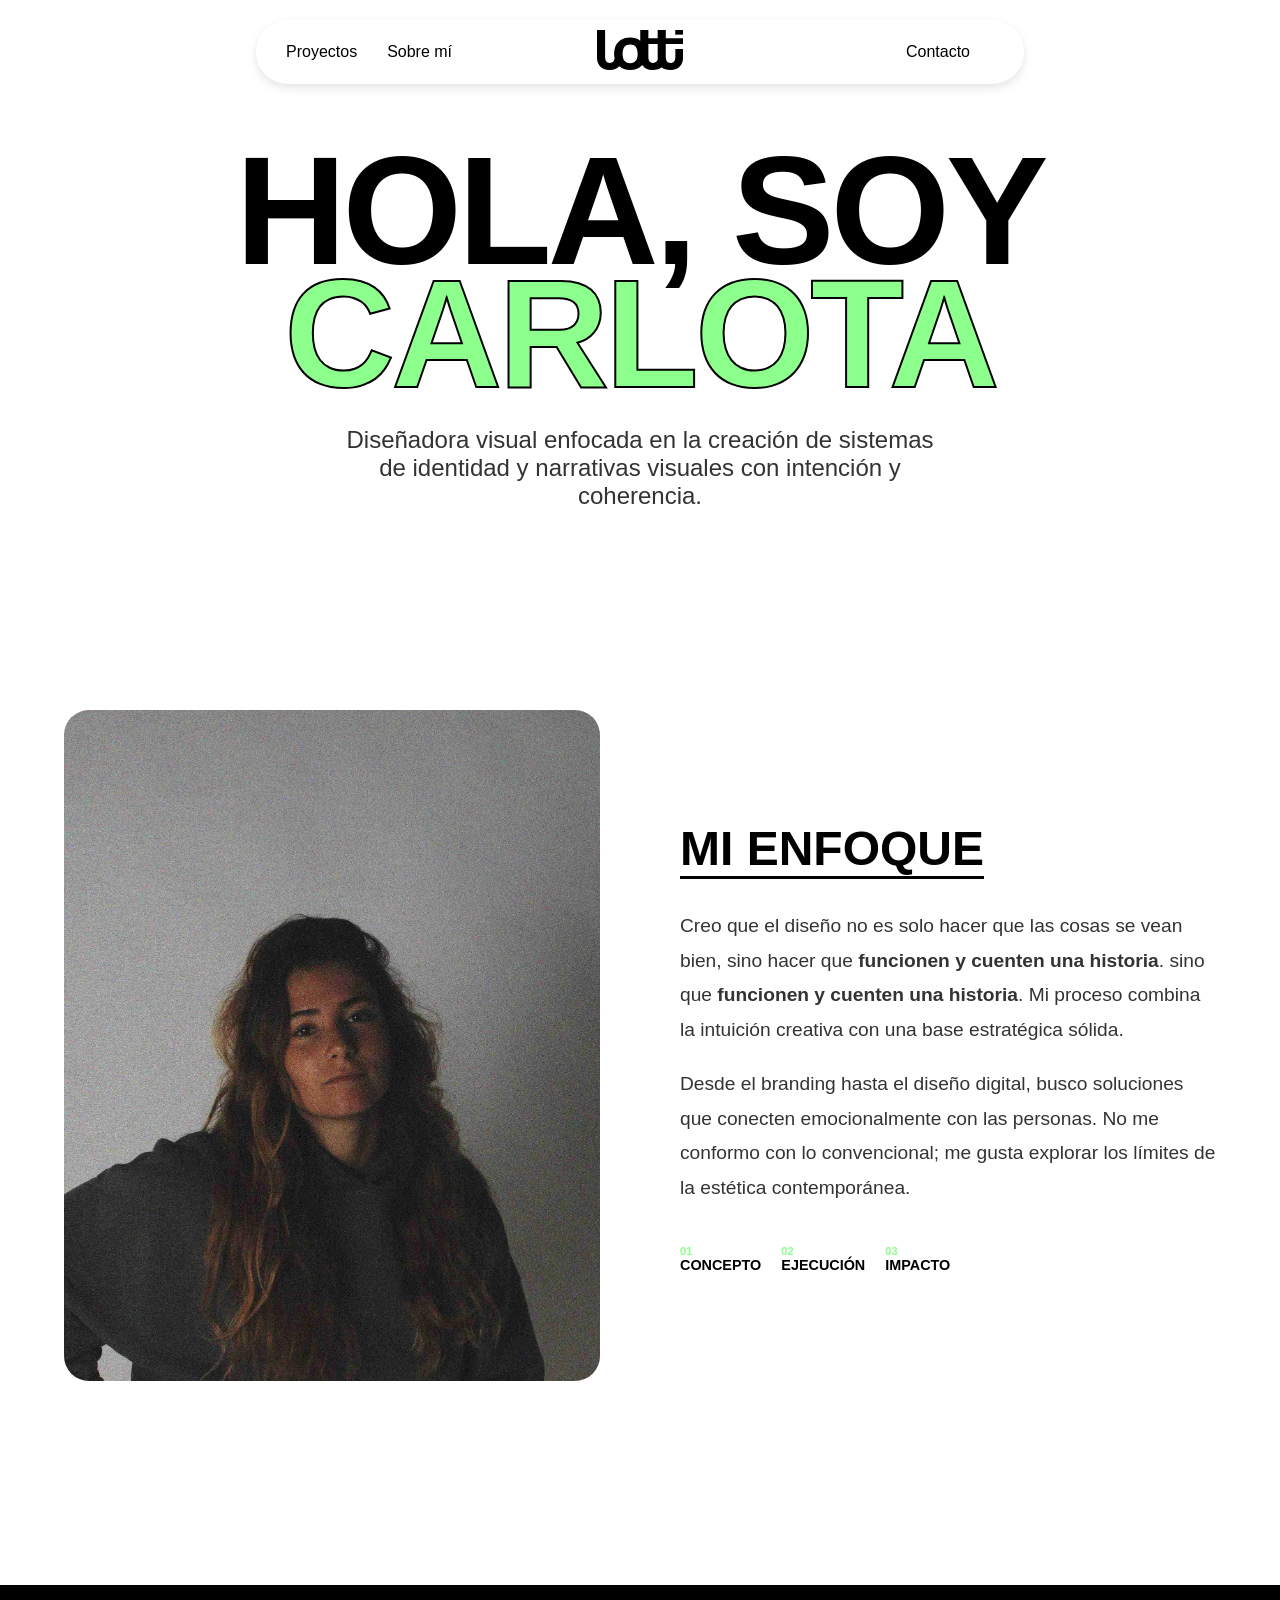
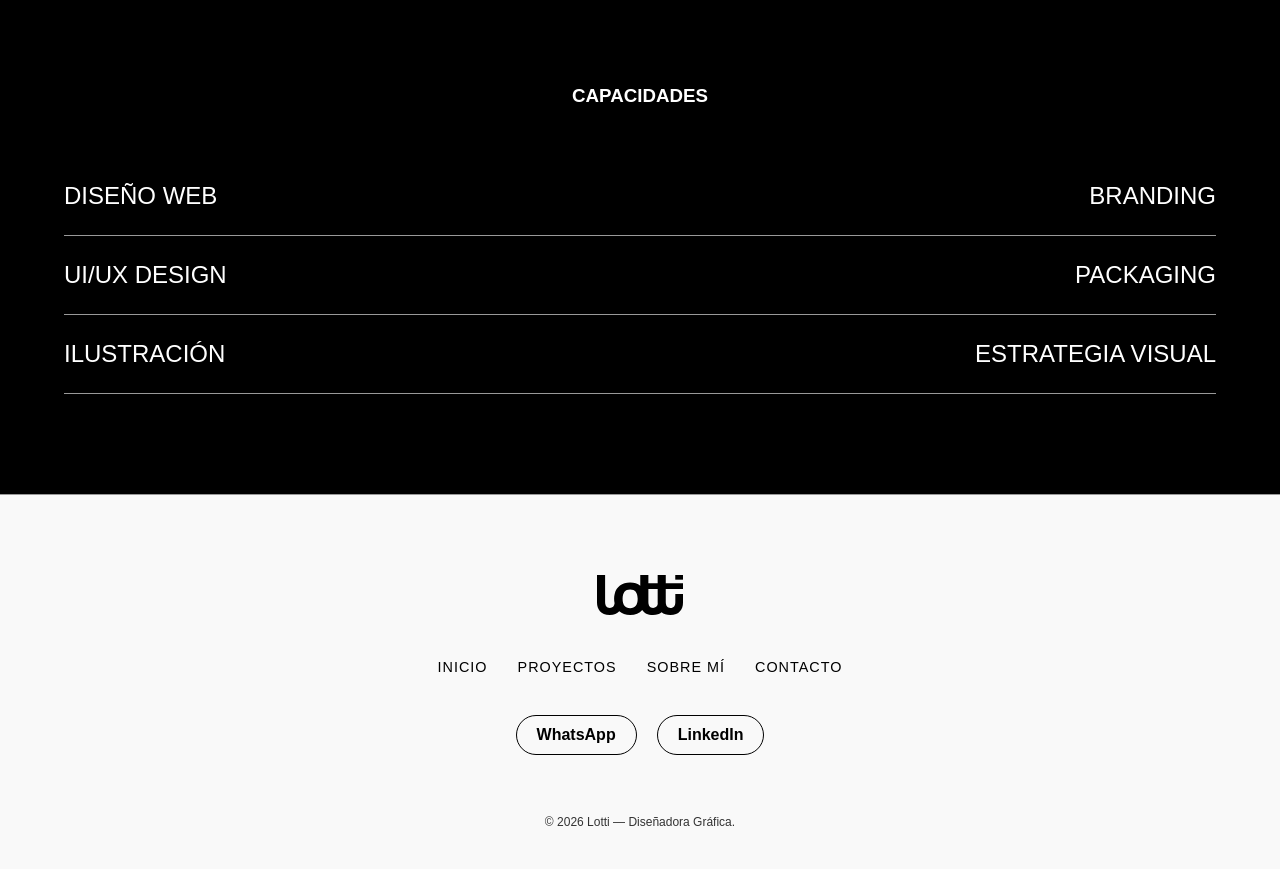
==== commit 574d5f85: "ú´ltimas modificaciones" ====
--- a/about.html
+++ b/about.html
@@ -5,6 +5,7 @@
   <meta charset='utf-8'>
   <meta http-equiv='X-UA-Compatible' content='IE=edge'>
   <title>lotti</title>
+  <link rel="icon" type="image/png" href="images/flavicon.png">
   <meta name='viewport' content='width=device-width, initial-scale=1'>
   <link rel='stylesheet' type='text/css' href='css/main.css'>
   <script src='js/main.js' defer></script>
@@ -79,6 +80,7 @@
           <p class="about__paragraph">
             Creo que el diseño no es solo hacer que las cosas se vean bien,
             sino hacer que <strong>funcionen y cuenten una historia</strong>.
+            sino que <strong>funcionen y cuenten una historia</strong>.
             Mi proceso combina la intuición creativa con una base estratégica sólida.
           </p>
           <p class="about__paragraph">
